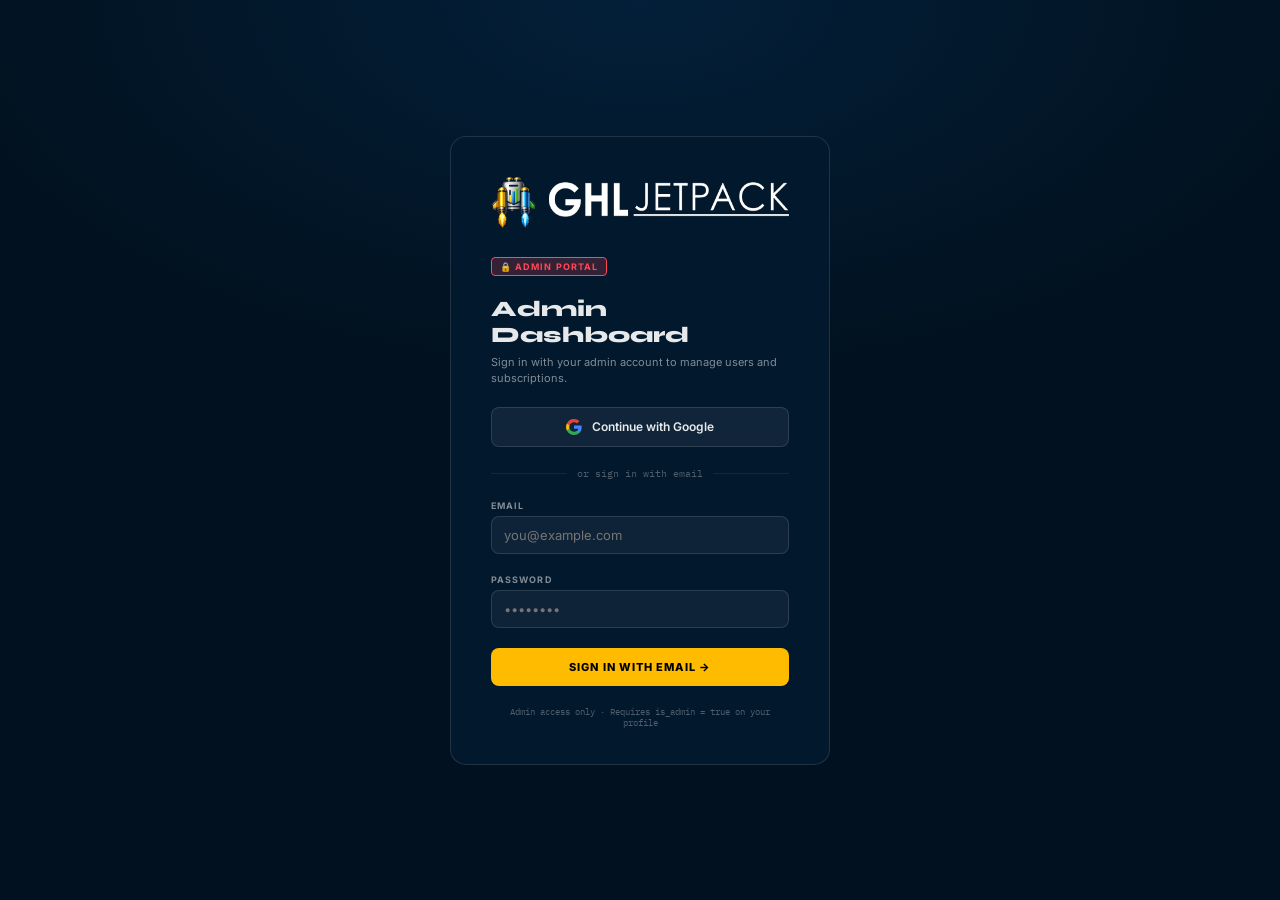
==== admin.html @ 60881f7c "Initial site upload" ====
<!DOCTYPE html>
<html lang="en">
<head>
<meta charset="UTF-8">
<meta name="viewport" content="width=device-width, initial-scale=1">
<title>Admin · Dashboard</title>
<link rel="stylesheet" href="css/admin.css">
</head>
<body>

<!-- ══════════════════ AUTH SCREEN ══════════════════ -->
<div id="auth-screen">
  <div class="auth-box">
    <div class="auth-logo">
      <img src="assets/admin-logo.png" alt="Logo">
    </div>
    <div class="auth-badge">🔒 Admin Portal</div>
    <div>
      <div class="auth-title">Admin Dashboard</div>
      <div class="auth-sub" style="margin-top:6px">Sign in with your admin account to manage users and subscriptions.</div>
    </div>
    <button class="btn-google" id="google-btn" onclick="doGoogleLogin()">
      <svg width="16" height="16" viewBox="0 0 18 18" fill="none" xmlns="http://www.w3.org/2000/svg">
        <path d="M17.64 9.205c0-.639-.057-1.252-.164-1.841H9v3.481h4.844a4.14 4.14 0 0 1-1.796 2.716v2.259h2.908c1.702-1.567 2.684-3.875 2.684-6.615Z" fill="#4285F4"/>
        <path d="M9 18c2.43 0 4.467-.806 5.956-2.18l-2.908-2.259c-.806.54-1.837.86-3.048.86-2.344 0-4.328-1.584-5.036-3.711H.957v2.332A8.997 8.997 0 0 0 9 18Z" fill="#34A853"/>
        <path d="M3.964 10.71A5.41 5.41 0 0 1 3.682 9c0-.593.102-1.17.282-1.71V4.958H.957A8.996 8.996 0 0 0 0 9c0 1.452.348 2.827.957 4.042l3.007-2.332Z" fill="#FBBC05"/>
        <path d="M9 3.58c1.321 0 2.508.454 3.44 1.345l2.582-2.58C13.463.891 11.426 0 9 0A8.997 8.997 0 0 0 .957 4.958L3.964 7.29C4.672 5.163 6.656 3.58 9 3.58Z" fill="#EA4335"/>
      </svg>
      Continue with Google
    </button>

    <div class="auth-divider"><span>or sign in with email</span></div>

    <div class="field">
      <label>Email</label>
      <input type="email" id="auth-email" placeholder="you@example.com" autocomplete="email">
    </div>
    <div class="field">
      <label>Password</label>
      <input type="password" id="auth-password" placeholder="••••••••" autocomplete="current-password">
    </div>
    <div class="auth-error" id="auth-error"></div>
    <button class="btn-primary" id="auth-btn" onclick="doLogin()">Sign In with Email →</button>
    <div style="font-size:9px;color:var(--w30);text-align:center;font-family:var(--mono)">Admin access only · Requires is_admin = true on your profile</div>
  </div>
</div>

<!-- ══════════════════ APP ══════════════════ -->
<div id="app">
  <!-- Topbar -->
  <div class="topbar">
    <div class="topbar-logo">
      <img src="assets/admin-logo.png" alt="Logo">
      <div class="topbar-tier-row">
        <span class="topbar-tier-badge tier-basic" id="topbar-tier-badge">BASIC</span>
        <a class="topbar-upgrade" id="topbar-upgrade-link" href="#" style="display:none">↑ Upgrade</a>
      </div>
    </div>
    <div class="topbar-admin">Admin</div>
    <div class="topbar-right">
      <div class="topbar-user" id="topbar-email"></div>
      <button class="btn-ghost" onclick="doLogout()">Sign Out</button>
    </div>
  </div>

  <!-- Main -->
  <div class="main">

    <!-- Setup Banner (shown if is_admin column doesn't exist yet) -->
    <div class="setup-banner" id="setup-banner">
      <div class="setup-banner-icon">⚙️</div>
      <div class="setup-banner-text">
        <strong>One-time setup needed:</strong> Add <code>is_admin boolean default false</code> to your <code>profiles</code> table in Supabase, then set <code>is_admin = true</code> for your own user row. <a href="https://supabase.com/dashboard" target="_blank" style="color:var(--yellow)">Open Supabase →</a>
      </div>
    </div>

    <!-- Stats -->
    <div class="stats-row" id="stats-row">
      <div class="stat-card stat-total"><div class="stat-label">Total Users</div><div class="stat-value" id="stat-total">—</div><div class="stat-sub">all accounts</div></div>
      <div class="stat-card stat-basic"><div class="stat-label">Basic</div><div class="stat-value" id="stat-basic">—</div><div class="stat-sub">free tier</div></div>
      <div class="stat-card stat-pro"><div class="stat-label">Pro</div><div class="stat-value" id="stat-pro">—</div><div class="stat-sub">launchpads</div></div>
      <div class="stat-card stat-agency"><div class="stat-label">Agency</div><div class="stat-value" id="stat-agency">—</div><div class="stat-sub">full access</div></div>
      <div class="stat-card stat-owner"><div class="stat-label">Owner</div><div class="stat-value" id="stat-owner">—</div><div class="stat-sub">staff access</div></div>
    </div>

    <!-- Controls -->
    <div class="controls">
      <div class="search-wrap">
        <input type="text" id="search-input" placeholder="Search by email or name…" oninput="handleSearch(this.value)">
      </div>
      <select class="filter-select" id="tier-filter" onchange="handleTierFilter(this.value)">
        <option value="">All Tiers</option>
        <option value="basic">Basic</option>
        <option value="pro">Pro</option>
        <option value="agency">Agency</option>
        <option value="owner">Owner</option>
      </select>
      <div class="controls-right">
        <div class="total-label" id="total-label"></div>
        <button class="btn-ghost" onclick="loadUsers()">↻ Refresh</button>
      </div>
    </div>

    <!-- Table -->
    <div class="table-wrap">
      <table>
        <thead>
          <tr>
            <th>User</th>
            <th>Tier</th>
            <th>Subscription</th>
            <th>Stripe Customer</th>
            <th>Joined</th>
          </tr>
        </thead>
        <tbody id="user-tbody">
          <tr><td colspan="5" class="table-msg"><span class="spinner"></span> Loading users…</td></tr>
        </tbody>
      </table>
      <div class="pagination" id="pagination" style="display:none">
        <button class="page-btn" id="btn-prev" onclick="changePage(-1)">← Prev</button>
        <div class="page-info" id="page-info"></div>
        <button class="page-btn" id="btn-next" onclick="changePage(1)">Next →</button>
      </div>
    </div>

  </div>
</div>

<div id="toast"></div>

<script>
// ── CONFIG — update these two values ─────────────────────────────────────────
const SUPABASE_URL     = 'https://tbjbviakpjcpacfaxigw.supabase.co';
const SUPABASE_ANON    = 'eyJhbGciOiJIUzI1NiIsInR5cCI6IkpXVCJ9.eyJpc3MiOiJzdXBhYmFzZSIsInJlZiI6InRiamJ2aWFrcGpjcGFjZmF4aWd3Iiwicm9sZSI6ImFub24iLCJpYXQiOjE3NDYyMTIzODAsImV4cCI6MjA2MTc4ODM4MH0.i2UfXPMgrSJupBKECrRCNNB8bDHBGJbm7wHmBzBMEF8';
const API_BASE         = 'https://authority-os-api.brendan-c89.workers.dev';
// ─────────────────────────────────────────────────────────────────────────────

let _session = null;
let _page    = 0;
let _tier    = '';
let _search  = '';
let _searchTimer = null;
let _totalUsers = 0;
const LIMIT = 50;

// ── GOOGLE OAUTH ─────────────────────────────────────────────────────────────
function doGoogleLogin() {
  const btn = document.getElementById('google-btn');
  btn.disabled = true; btn.textContent = '⏳ Redirecting to Google…';
  const redirectTo = window.location.origin + window.location.pathname;
  window.location.href = `${SUPABASE_URL}/auth/v1/authorize?provider=google&redirect_to=${encodeURIComponent(redirectTo)}`;
}

// Handle OAuth redirect — parse token from URL hash on page load
async function handleOAuthRedirect() {
  const hash = window.location.hash;
  if (!hash) return false;
  const p = new URLSearchParams(hash.slice(1));
  const access_token  = p.get('access_token');
  const refresh_token = p.get('refresh_token');
  if (!access_token) return false;

  // Clean URL
  history.replaceState(null, '', window.location.pathname);

  _session = { access_token, refresh_token };

  // Verify admin
  try {
    const meRes = await fetch(`${API_BASE}/api/admin/stats`, {
      headers: { 'Authorization': `Bearer ${access_token}` }
    });
    const me = await meRes.json();
    if (!meRes.ok || me.error) throw new Error('Access denied — you need is_admin = true on your profile');

    // Get email from Supabase
    const userRes = await fetch(`${SUPABASE_URL}/auth/v1/user`, {
      headers: { 'apikey': SUPABASE_ANON, 'Authorization': `Bearer ${access_token}` }
    });
    const userData = await userRes.json();

    document.getElementById('auth-screen').style.display = 'none';
    document.getElementById('app').style.display = 'flex';
    document.getElementById('app').style.flexDirection = 'column';
    document.getElementById('topbar-email').textContent = userData.email || 'Admin';
    setTopbarTier(me.userTier || 'basic');
    renderStats(me);
    loadUsers();
    return true;
  } catch(e) {
    showAuthErr(e.message);
    return false;
  }
}

// Run on page load
handleOAuthRedirect();

// ── AUTH ──────────────────────────────────────────────────────────────────────
async function doLogin() {
  const email    = document.getElementById('auth-email').value.trim();
  const password = document.getElementById('auth-password').value;
  const btn      = document.getElementById('auth-btn');
  const errEl    = document.getElementById('auth-error');
  errEl.style.display = 'none';

  if (!email || !password) { showAuthErr('Email and password required'); return; }
  btn.disabled = true; btn.textContent = '⏳ Signing in…';

  try {
    const r = await fetch(`${SUPABASE_URL}/auth/v1/token?grant_type=password`, {
      method: 'POST',
      headers: { 'Content-Type':'application/json', 'apikey': SUPABASE_ANON },
      body: JSON.stringify({ email, password }),
    });
    const data = await r.json();
    if (!r.ok || data.error) throw new Error(data.error_description || data.error || 'Login failed');

    _session = data;
    // Verify admin via worker
    const meRes = await fetch(`${API_BASE}/api/admin/stats`, {
      headers: { 'Authorization': `Bearer ${_session.access_token}` }
    });
    const me = await meRes.json();
    if (!meRes.ok || me.error) throw new Error('Access denied — you need is_admin = true on your profile');

    // All good
    document.getElementById('auth-screen').style.display = 'none';
    document.getElementById('app').style.display = 'flex';
    document.getElementById('app').style.flexDirection = 'column';
    document.getElementById('topbar-email').textContent = email;
    setTopbarTier(me.userTier || 'basic');
    renderStats(me);
    loadUsers();

  } catch(e) {
    showAuthErr(e.message);
    btn.disabled = false; btn.textContent = 'Sign In →';
  }
}

document.getElementById('auth-password').addEventListener('keydown', e => {
  if (e.key === 'Enter') doLogin();
});

function setTopbarTier(tier) {
  const badge = document.getElementById('topbar-tier-badge');
  const link  = document.getElementById('topbar-upgrade-link');
  if (!badge) return;
  const t = (tier || 'basic').toLowerCase();
  badge.textContent = t.toUpperCase();
  badge.className = `topbar-tier-badge tier-${t}`;
  // Show upgrade link for non-owner tiers
  const tierOrder = ['basic','pro','agency','owner'];
  const idx = tierOrder.indexOf(t);
  if (idx < tierOrder.length - 1) {
    link.style.display = 'inline';
    link.href = '/upgrade'; // update to your upgrade page URL
  } else {
    link.style.display = 'none';
  }
}

function showAuthErr(msg) {
  const el = document.getElementById('auth-error');
  el.textContent = msg; el.style.display = 'block';
}

function doLogout() {
  _session = null;
  document.getElementById('app').style.display = 'none';
  document.getElementById('auth-screen').style.display = 'flex';
  document.getElementById('auth-password').value = '';
  document.getElementById('auth-error').style.display = 'none';
}

// ── STATS ────────────────────────────────────────────────────────────────────
function renderStats(data) {
  const t = data.tiers || {};
  document.getElementById('stat-total').textContent  = t.total  ?? '—';
  document.getElementById('stat-basic').textContent  = t.basic  ?? '—';
  document.getElementById('stat-pro').textContent    = t.pro    ?? '—';
  document.getElementById('stat-agency').textContent = t.agency ?? '—';
  document.getElementById('stat-owner').textContent  = t.owner  ?? '—';
}

async function refreshStats() {
  try {
    const r = await fetch(`${API_BASE}/api/admin/stats`, {
      headers: { 'Authorization': `Bearer ${_session.access_token}` }
    });
    const d = await r.json();
    if (d.tiers) renderStats(d);
  } catch {}
}

// ── USERS ────────────────────────────────────────────────────────────────────
function handleSearch(val) {
  clearTimeout(_searchTimer);
  _searchTimer = setTimeout(() => { _search = val; _page = 0; loadUsers(); }, 350);
}

function handleTierFilter(val) {
  _tier = val; _page = 0; loadUsers();
}

function changePage(dir) {
  const maxPage = Math.ceil(_totalUsers / LIMIT) - 1;
  _page = Math.max(0, Math.min(_page + dir, maxPage));
  loadUsers();
}

async function loadUsers() {
  const tbody = document.getElementById('user-tbody');
  tbody.innerHTML = '<tr><td colspan="5" class="table-msg"><span class="spinner"></span> Loading…</td></tr>';
  document.getElementById('pagination').style.display = 'none';

  try {
    const params = new URLSearchParams({ page: _page, limit: LIMIT });
    if (_search) params.set('q', _search);
    if (_tier)   params.set('tier', _tier);

    const r = await fetch(`${API_BASE}/api/admin/users?${params}`, {
      headers: { 'Authorization': `Bearer ${_session.access_token}` }
    });
    const d = await r.json();
    if (!r.ok) throw new Error(d.error || 'Failed to load users');

    _totalUsers = d.total || d.users?.length || 0;
    renderUsers(d.users || []);
    document.getElementById('total-label').textContent = `${_totalUsers} user${_totalUsers !== 1 ? 's' : ''}`;

    // Pagination
    if (_totalUsers > LIMIT) {
      document.getElementById('pagination').style.display = 'flex';
      const totalPages = Math.ceil(_totalUsers / LIMIT);
      document.getElementById('page-info').textContent = `Page ${_page + 1} of ${totalPages}`;
      document.getElementById('btn-prev').disabled = _page === 0;
      document.getElementById('btn-next').disabled = _page >= totalPages - 1;
    }

  } catch(e) {
    tbody.innerHTML = `<tr><td colspan="5" class="table-msg">⚠️ ${e.message}</td></tr>`;
  }
}

function renderUsers(users) {
  const tbody = document.getElementById('user-tbody');
  if (!users.length) {
    tbody.innerHTML = '<tr><td colspan="5" class="table-msg">No users found</td></tr>';
    return;
  }

  tbody.innerHTML = users.map(u => {
    const sub = Array.isArray(u.subscriptions) ? u.subscriptions[0] : null;
    const subHtml = sub
      ? `<span class="sub-status sub-${sub.status}">${sub.status}</span>
         <span style="margin-left:6px;font-family:var(--mono);font-size:9px;color:var(--w30)">${sub.tier?.toUpperCase() || ''}</span>
         ${sub.current_period_end ? `<span style="display:block;font-family:var(--mono);font-size:9px;color:var(--w30);margin-top:2px">renews ${fmtDate(sub.current_period_end)}</span>` : ''}`
      : `<span class="sub-none">no subscription</span>`;

    const stripeHtml = u.stripe_customer_id
      ? `<a href="https://dashboard.stripe.com/customers/${u.stripe_customer_id}" target="_blank" rel="noopener">${u.stripe_customer_id.slice(0,18)}…</a>`
      : `<span style="color:var(--w30)">—</span>`;

    return `<tr>
      <td class="td-email">
        ${u.email || '—'}
        ${u.full_name ? `<span>${u.full_name}</span>` : ''}
        ${u.is_admin ? `<span class="td-admin">★ Admin</span>` : ''}
      </td>
      <td>
        <select class="tier-select tier-${u.tier}" id="tier-sel-${u.id}"
          onchange="setTier('${u.id}', this.value, this)">
          <option value="basic"  ${u.tier==='basic'  ?'selected':''}>BASIC</option>
          <option value="pro"    ${u.tier==='pro'    ?'selected':''}>PRO</option>
          <option value="agency" ${u.tier==='agency' ?'selected':''}>AGENCY</option>
          <option value="owner"  ${u.tier==='owner'  ?'selected':''}>OWNER</option>
        </select>
        <span class="save-flash" id="flash-${u.id}">✓ saved</span>
      </td>
      <td>${subHtml}</td>
      <td class="td-stripe">${stripeHtml}</td>
      <td class="td-date">${fmtDate(u.created_at)}</td>
    </tr>`;
  }).join('');
}

// ── SET TIER ─────────────────────────────────────────────────────────────────
async function setTier(userId, tier, selectEl) {
  selectEl.disabled = true; selectEl.classList.add('saving');
  try {
    const r = await fetch(`${API_BASE}/api/admin/set-tier`, {
      method: 'POST',
      headers: { 'Content-Type':'application/json', 'Authorization': `Bearer ${_session.access_token}` },
      body: JSON.stringify({ userId, tier }),
    });
    const d = await r.json();
    if (!r.ok || !d.ok) throw new Error(d.error || 'Failed');

    // Update select styling
    selectEl.className = `tier-select tier-${tier}`;
    // Flash confirmation
    const flash = document.getElementById(`flash-${userId}`);
    if (flash) {
      flash.classList.add('show');
      setTimeout(() => flash.classList.remove('show'), 2000);
    }
    toast(`Tier updated to ${tier.toUpperCase()}`, 'success');
    refreshStats();

  } catch(e) {
    toast(e.message, 'error');
    // Revert select
    loadUsers();
  } finally {
    selectEl.disabled = false; selectEl.classList.remove('saving');
  }
}

// ── HELPERS ───────────────────────────────────────────────────────────────────
function fmtDate(iso) {
  if (!iso) return '—';
  return new Date(iso).toLocaleDateString('en-US', { month:'short', day:'numeric', year:'numeric' });
}

let _toastTimer;
function toast(msg, type = 'success') {
  const el = document.getElementById('toast');
  el.textContent = (type === 'success' ? '✓ ' : '⚠ ') + msg;
  el.className = `show ${type}`;
  clearTimeout(_toastTimer);
  _toastTimer = setTimeout(() => el.className = '', 3000);
}
</script>
</body>
</html>
<script src="js/admin-app.js"></script>
---- css/admin.css ----
@import url('https://fonts.googleapis.com/css2?family=IBM+Plex+Mono:wght@400;600&family=Syne:wght@700;800&family=Inter:wght@400;500;600;700&display=swap');

  :root {
    --bg:       #01111f;
    --bg2:      #02182d;
    --bg3:      #041e38;
    --border:   rgba(255,255,255,0.07);
    --border2:  rgba(255,255,255,0.12);
    --yellow:   #ffbb00;
    --yellow-b: rgba(255,187,0,0.25);
    --blue:     #158af6;
    --green:    #37ca37;
    --green-b:  rgba(55,202,55,0.2);
    --red:      #ff4757;
    --red-b:    rgba(255,71,87,0.2);
    --w90:      rgba(255,255,255,0.9);
    --w70:      rgba(255,255,255,0.7);
    --w50:      rgba(255,255,255,0.5);
    --w30:      rgba(255,255,255,0.3);
    --w10:      rgba(255,255,255,0.06);
    --font:     'Inter', sans-serif;
    --mono:     'IBM Plex Mono', monospace;
    --display:  'Syne', sans-serif;
  }

  * { box-sizing: border-box; margin: 0; padding: 0; }
  body { background: var(--bg); color: var(--w90); font-family: var(--font); font-size: 13px; min-height: 100vh; }

  /* ── AUTH SCREEN ── */
  #auth-screen {
    min-height: 100vh; display: flex; align-items: center; justify-content: center;
    background: radial-gradient(ellipse 80% 60% at 50% 0%, rgba(21,138,246,0.12) 0%, transparent 70%);
  }
  .auth-box {
    background: var(--bg2); border: 1px solid var(--border2); border-radius: 16px;
    padding: 36px 40px; width: 380px; display: flex; flex-direction: column; gap: 20px;
  }
  .auth-logo { display: flex; align-items: center; justify-content: center; padding: 4px 0 8px; }
  .auth-logo img { height: 52px; width: auto; display: block; max-width: 100%; }
  .auth-badge { background: var(--red-b); border: 1px solid var(--red); color: var(--red); font-size: 9px; font-weight: 700; letter-spacing: 0.12em; text-transform: uppercase; padding: 3px 8px; border-radius: 4px; width: fit-content; }
  .auth-title { font-family: var(--display); font-size: 22px; font-weight: 800; }
  .auth-sub { font-size: 11px; color: var(--w50); line-height: 1.5; }
  .field { display: flex; flex-direction: column; gap: 5px; }
  .field label { font-size: 9px; font-weight: 700; color: var(--w50); text-transform: uppercase; letter-spacing: 0.12em; }
  .field input {
    background: rgba(255,255,255,0.05); border: 1px solid var(--border2); border-radius: 8px;
    color: var(--w90); font-family: var(--font); font-size: 13px; padding: 10px 12px; outline: none;
    transition: border-color 0.15s;
  }
  .field input:focus { border-color: var(--yellow); }
  .btn-primary {
    background: var(--yellow); color: #000; border: none; border-radius: 8px;
    padding: 12px; font-family: var(--font); font-size: 11px; font-weight: 800;
    letter-spacing: 0.1em; text-transform: uppercase; cursor: pointer; width: 100%;
    transition: opacity 0.15s;
  }
  .btn-primary:hover { opacity: 0.9; }
  .btn-primary:disabled { opacity: 0.5; cursor: not-allowed; }
  .auth-error { background: var(--red-b); border: 1px solid var(--red); color: var(--red); border-radius: 6px; padding: 8px 12px; font-size: 11px; display: none; }

  .btn-google {
    display: flex; align-items: center; justify-content: center; gap: 10px;
    width: 100%; padding: 11px; border-radius: 8px;
    background: rgba(255,255,255,0.06); border: 1px solid var(--border2);
    color: var(--w90); font-family: var(--font); font-size: 12px; font-weight: 600;
    cursor: pointer; transition: all 0.15s;
  }
  .btn-google:hover { background: rgba(255,255,255,0.11); border-color: rgba(255,255,255,0.25); }
  .btn-google:disabled { opacity: 0.5; cursor: not-allowed; }

  .auth-divider {
    display: flex; align-items: center; gap: 10px;
    color: var(--w30); font-size: 10px; font-family: var(--mono);
  }
  .auth-divider::before, .auth-divider::after {
    content: ''; flex: 1; height: 1px; background: var(--border);
  }

  /* ── APP LAYOUT ── */
  #app { display: none; flex-direction: column; min-height: 100vh; }

  /* ── TOPBAR ── */
  .topbar {
    height: 52px; background: var(--bg2); border-bottom: 1px solid var(--border);
    display: flex; align-items: center; padding: 0 24px; gap: 16px; position: sticky; top: 0; z-index: 100;
  }
  .topbar-logo { display: flex; flex-direction: column; gap: 4px; justify-content: center; }
  .topbar-logo img { height: 28px; width: auto; display: block; max-width: 200px; }
  .topbar-tier-row { display: flex; align-items: center; gap: 6px; }
  .topbar-tier-badge {
    font-size: 8px; font-weight: 700; letter-spacing: 0.12em; text-transform: uppercase;
    padding: 2px 7px; border-radius: 4px; font-family: var(--mono);
  }
  .topbar-tier-badge.tier-basic  { background: rgba(21,138,246,0.15); color: var(--blue); }
  .topbar-tier-badge.tier-pro    { background: var(--yellow-b); color: var(--yellow); }
  .topbar-tier-badge.tier-agency { background: var(--green-b); color: var(--green); }
  .topbar-tier-badge.tier-owner  { background: var(--red-b); color: var(--red); }
  .topbar-upgrade {
    font-size: 8px; font-weight: 700; letter-spacing: 0.1em; text-transform: uppercase;
    color: var(--yellow); font-family: var(--mono); cursor: pointer; text-decoration: none;
    opacity: 0.8; transition: opacity 0.15s;
  }
  .topbar-upgrade:hover { opacity: 1; }
  .topbar-admin { background: var(--red-b); border: 1px solid var(--red); color: var(--red); font-size: 8px; font-weight: 700; letter-spacing: 0.12em; text-transform: uppercase; padding: 2px 7px; border-radius: 4px; }
  .topbar-right { margin-left: auto; display: flex; align-items: center; gap: 12px; }
  .topbar-user { font-size: 11px; color: var(--w50); font-family: var(--mono); }
  .btn-ghost {
    background: var(--w10); border: 1px solid var(--border2); color: var(--w70);
    border-radius: 6px; padding: 5px 12px; font-size: 10px; font-weight: 600;
    cursor: pointer; font-family: var(--font); transition: all 0.15s;
  }
  .btn-ghost:hover { border-color: var(--border2); color: var(--w90); background: rgba(255,255,255,0.1); }

  /* ── MAIN ── */
  .main { display: flex; flex-direction: column; padding: 28px 32px; gap: 24px; max-width: 1300px; width: 100%; margin: 0 auto; }

  /* ── STATS ROW ── */
  .stats-row { display: grid; grid-template-columns: repeat(5, 1fr); gap: 12px; }
  .stat-card {
    background: var(--bg2); border: 1px solid var(--border); border-radius: 10px;
    padding: 16px 18px; display: flex; flex-direction: column; gap: 4px;
  }
  .stat-label { font-size: 9px; color: var(--w50); text-transform: uppercase; letter-spacing: 0.12em; font-weight: 600; }
  .stat-value { font-family: var(--display); font-size: 28px; font-weight: 800; }
  .stat-sub { font-size: 9px; color: var(--w30); font-family: var(--mono); }
  .stat-total .stat-value { color: #fff; }
  .stat-basic  .stat-value { color: var(--blue); }
  .stat-pro    .stat-value { color: var(--yellow); }
  .stat-agency .stat-value { color: var(--green); }
  .stat-owner  .stat-value { color: var(--red); }

  /* ── CONTROLS ── */
  .controls { display: flex; align-items: center; gap: 10px; flex-wrap: wrap; }
  .search-wrap { position: relative; flex: 1; min-width: 220px; max-width: 360px; }
  .search-wrap input {
    width: 100%; background: var(--bg2); border: 1px solid var(--border2); border-radius: 8px;
    color: var(--w90); font-family: var(--font); font-size: 12px; padding: 9px 12px 9px 34px; outline: none;
    transition: border-color 0.15s;
  }
  .search-wrap input:focus { border-color: var(--yellow); }
  .search-wrap::before { content: '🔍'; position: absolute; left: 11px; top: 50%; transform: translateY(-50%); font-size: 11px; pointer-events: none; }
  .filter-select {
    background: var(--bg2); border: 1px solid var(--border2); border-radius: 8px;
    color: var(--w70); font-family: var(--font); font-size: 11px; padding: 9px 12px; outline: none; cursor: pointer;
  }
  .filter-select:focus { border-color: var(--yellow); }
  .controls-right { margin-left: auto; display: flex; align-items: center; gap: 8px; }
  .total-label { font-size: 10px; color: var(--w30); font-family: var(--mono); }

  /* ── USER TABLE ── */
  .table-wrap {
    background: var(--bg2); border: 1px solid var(--border); border-radius: 12px; overflow: hidden;
  }
  table { width: 100%; border-collapse: collapse; }
  thead th {
    padding: 10px 14px; text-align: left; font-size: 8px; font-weight: 700;
    color: var(--w30); text-transform: uppercase; letter-spacing: 0.14em;
    border-bottom: 1px solid var(--border); background: var(--bg3); white-space: nowrap;
  }
  tbody tr { border-bottom: 1px solid var(--border); transition: background 0.1s; }
  tbody tr:last-child { border-bottom: none; }
  tbody tr:hover { background: var(--w10); }
  td { padding: 11px 14px; vertical-align: middle; }
  .td-email { font-family: var(--mono); font-size: 11px; color: var(--w90); }
  .td-email span { display: block; font-size: 10px; color: var(--w30); margin-top: 2px; }
  .td-admin { font-size: 9px; color: var(--red); font-weight: 700; }
  .td-date { font-family: var(--mono); font-size: 10px; color: var(--w30); }
  .td-stripe { font-family: var(--mono); font-size: 9px; color: var(--w30); }
  .td-stripe a { color: var(--blue); text-decoration: none; }
  .td-stripe a:hover { text-decoration: underline; }
  .sub-status { display: inline-block; padding: 2px 6px; border-radius: 3px; font-size: 9px; font-weight: 700; text-transform: uppercase; letter-spacing: 0.08em; }
  .sub-active   { background: var(--green-b); color: var(--green); }
  .sub-canceled { background: var(--red-b); color: var(--red); }
  .sub-past_due { background: rgba(255,165,0,0.2); color: #ffa500; }
  .sub-none     { color: var(--w30); font-size: 10px; font-family: var(--mono); }

  /* ── TIER SELECT ── */
  .tier-select {
    background: transparent; border: 1px solid var(--border2); border-radius: 5px;
    color: var(--w90); font-family: var(--mono); font-size: 10px; font-weight: 600;
    padding: 4px 8px; cursor: pointer; outline: none; transition: all 0.15s;
    text-transform: uppercase; letter-spacing: 0.08em;
  }
  .tier-select:focus { border-color: var(--yellow); }
  .tier-select.tier-basic  { border-color: rgba(21,138,246,0.4); color: var(--blue); }
  .tier-select.tier-pro    { border-color: var(--yellow-b); color: var(--yellow); }
  .tier-select.tier-agency { border-color: var(--green-b); color: var(--green); }
  .tier-select.tier-owner  { border-color: var(--red-b); color: var(--red); }
  .tier-select.saving      { opacity: 0.5; cursor: not-allowed; }

  .save-flash { font-size: 10px; color: var(--green); font-family: var(--mono); opacity: 0; transition: opacity 0.3s; pointer-events: none; }
  .save-flash.show { opacity: 1; }

  /* ── PAGINATION ── */
  .pagination { display: flex; align-items: center; justify-content: center; gap: 8px; padding: 16px; }
  .page-btn {
    background: var(--w10); border: 1px solid var(--border2); color: var(--w70);
    border-radius: 6px; padding: 5px 12px; font-size: 10px; font-weight: 600;
    cursor: pointer; font-family: var(--font); transition: all 0.15s;
  }
  .page-btn:hover:not(:disabled) { background: rgba(255,255,255,0.12); }
  .page-btn:disabled { opacity: 0.3; cursor: not-allowed; }
  .page-info { font-size: 10px; color: var(--w30); font-family: var(--mono); }

  /* ── EMPTY / LOADING ── */
  .table-msg { padding: 48px; text-align: center; color: var(--w30); font-size: 12px; }
  .spinner { display: inline-block; width: 16px; height: 16px; border: 2px solid var(--border2); border-top-color: var(--yellow); border-radius: 50%; animation: spin 0.6s linear infinite; vertical-align: middle; margin-right: 6px; }
  @keyframes spin { to { transform: rotate(360deg); } }

  /* ── TOAST ── */
  #toast {
    position: fixed; bottom: 24px; right: 24px; background: var(--bg3); border: 1px solid var(--border2);
    border-radius: 8px; padding: 10px 16px; font-size: 11px; color: var(--w90);
    opacity: 0; transform: translateY(8px); transition: all 0.2s; pointer-events: none; z-index: 999;
    display: flex; align-items: center; gap: 8px;
  }
  #toast.show { opacity: 1; transform: translateY(0); }
  #toast.success { border-color: var(--green); }
  #toast.error   { border-color: var(--red); }

  /* ── QUICK SETUP BANNER ── */
  .setup-banner {
    background: var(--yellow-b); border: 1px solid var(--yellow-b); border-radius: 10px;
    padding: 14px 18px; display: flex; align-items: center; gap: 12px; display: none;
  }
  .setup-banner-icon { font-size: 18px; }
  .setup-banner-text { font-size: 11px; color: var(--w90); line-height: 1.6; }
  .setup-banner-text strong { color: var(--yellow); }
  .setup-banner code { background: rgba(255,187,0,0.15); border-radius: 3px; padding: 1px 5px; font-family: var(--mono); font-size: 10px; }
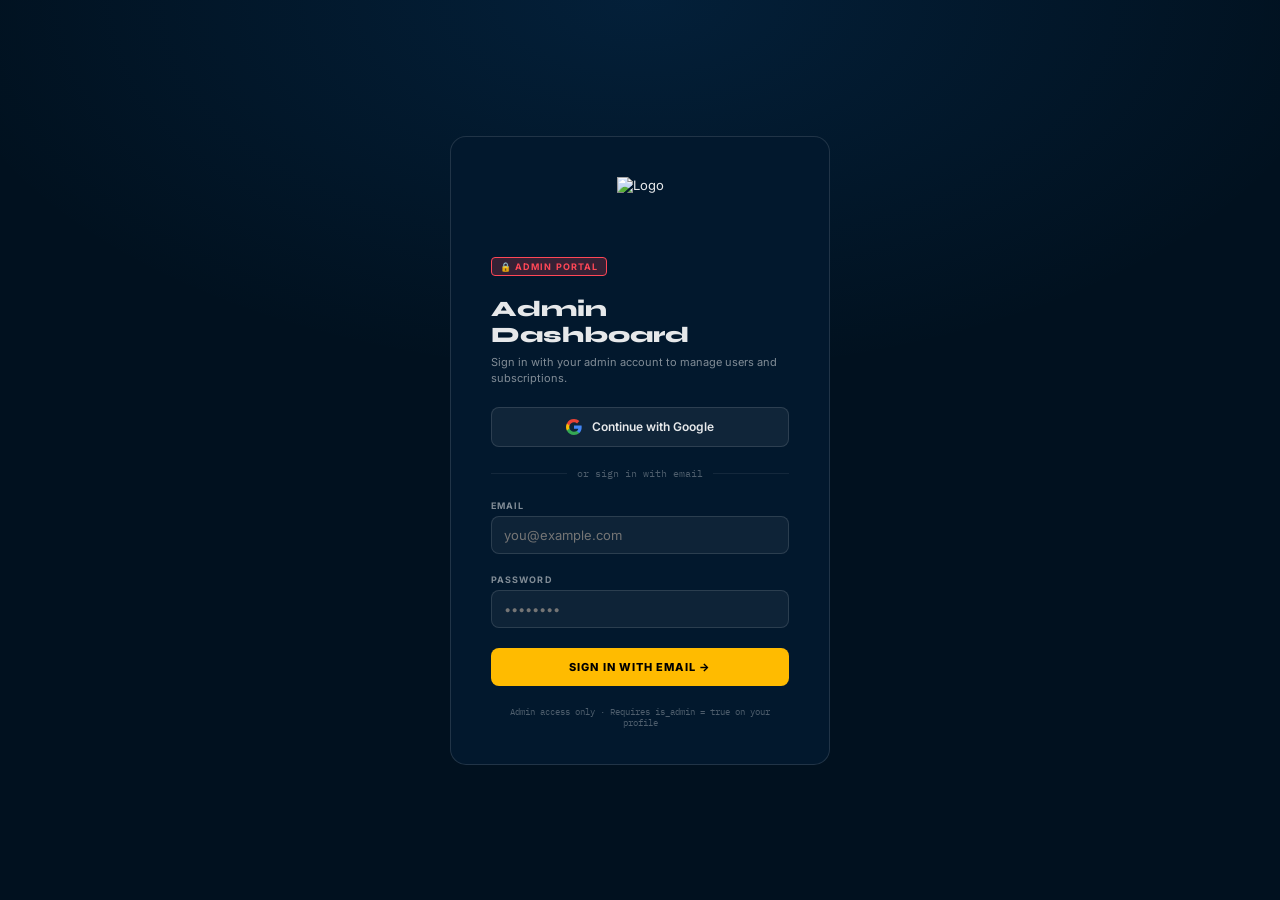
==== commit f309dc3e: "Admin consulte fix" ====
--- a/admin.html
+++ b/admin.html
@@ -129,311 +129,6 @@
 
 <div id="toast"></div>
 
-<script>
-// ── CONFIG — update these two values ─────────────────────────────────────────
-const SUPABASE_URL     = 'https://tbjbviakpjcpacfaxigw.supabase.co';
-const SUPABASE_ANON    = 'eyJhbGciOiJIUzI1NiIsInR5cCI6IkpXVCJ9.eyJpc3MiOiJzdXBhYmFzZSIsInJlZiI6InRiamJ2aWFrcGpjcGFjZmF4aWd3Iiwicm9sZSI6ImFub24iLCJpYXQiOjE3NDYyMTIzODAsImV4cCI6MjA2MTc4ODM4MH0.i2UfXPMgrSJupBKECrRCNNB8bDHBGJbm7wHmBzBMEF8';
-const API_BASE         = 'https://authority-os-api.brendan-c89.workers.dev';
-// ─────────────────────────────────────────────────────────────────────────────
-
-let _session = null;
-let _page    = 0;
-let _tier    = '';
-let _search  = '';
-let _searchTimer = null;
-let _totalUsers = 0;
-const LIMIT = 50;
-
-// ── GOOGLE OAUTH ─────────────────────────────────────────────────────────────
-function doGoogleLogin() {
-  const btn = document.getElementById('google-btn');
-  btn.disabled = true; btn.textContent = '⏳ Redirecting to Google…';
-  const redirectTo = window.location.origin + window.location.pathname;
-  window.location.href = `${SUPABASE_URL}/auth/v1/authorize?provider=google&redirect_to=${encodeURIComponent(redirectTo)}`;
-}
-
-// Handle OAuth redirect — parse token from URL hash on page load
-async function handleOAuthRedirect() {
-  const hash = window.location.hash;
-  if (!hash) return false;
-  const p = new URLSearchParams(hash.slice(1));
-  const access_token  = p.get('access_token');
-  const refresh_token = p.get('refresh_token');
-  if (!access_token) return false;
-
-  // Clean URL
-  history.replaceState(null, '', window.location.pathname);
-
-  _session = { access_token, refresh_token };
-
-  // Verify admin
-  try {
-    const meRes = await fetch(`${API_BASE}/api/admin/stats`, {
-      headers: { 'Authorization': `Bearer ${access_token}` }
-    });
-    const me = await meRes.json();
-    if (!meRes.ok || me.error) throw new Error('Access denied — you need is_admin = true on your profile');
-
-    // Get email from Supabase
-    const userRes = await fetch(`${SUPABASE_URL}/auth/v1/user`, {
-      headers: { 'apikey': SUPABASE_ANON, 'Authorization': `Bearer ${access_token}` }
-    });
-    const userData = await userRes.json();
-
-    document.getElementById('auth-screen').style.display = 'none';
-    document.getElementById('app').style.display = 'flex';
-    document.getElementById('app').style.flexDirection = 'column';
-    document.getElementById('topbar-email').textContent = userData.email || 'Admin';
-    setTopbarTier(me.userTier || 'basic');
-    renderStats(me);
-    loadUsers();
-    return true;
-  } catch(e) {
-    showAuthErr(e.message);
-    return false;
-  }
-}
-
-// Run on page load
-handleOAuthRedirect();
-
-// ── AUTH ──────────────────────────────────────────────────────────────────────
-async function doLogin() {
-  const email    = document.getElementById('auth-email').value.trim();
-  const password = document.getElementById('auth-password').value;
-  const btn      = document.getElementById('auth-btn');
-  const errEl    = document.getElementById('auth-error');
-  errEl.style.display = 'none';
-
-  if (!email || !password) { showAuthErr('Email and password required'); return; }
-  btn.disabled = true; btn.textContent = '⏳ Signing in…';
-
-  try {
-    const r = await fetch(`${SUPABASE_URL}/auth/v1/token?grant_type=password`, {
-      method: 'POST',
-      headers: { 'Content-Type':'application/json', 'apikey': SUPABASE_ANON },
-      body: JSON.stringify({ email, password }),
-    });
-    const data = await r.json();
-    if (!r.ok || data.error) throw new Error(data.error_description || data.error || 'Login failed');
-
-    _session = data;
-    // Verify admin via worker
-    const meRes = await fetch(`${API_BASE}/api/admin/stats`, {
-      headers: { 'Authorization': `Bearer ${_session.access_token}` }
-    });
-    const me = await meRes.json();
-    if (!meRes.ok || me.error) throw new Error('Access denied — you need is_admin = true on your profile');
-
-    // All good
-    document.getElementById('auth-screen').style.display = 'none';
-    document.getElementById('app').style.display = 'flex';
-    document.getElementById('app').style.flexDirection = 'column';
-    document.getElementById('topbar-email').textContent = email;
-    setTopbarTier(me.userTier || 'basic');
-    renderStats(me);
-    loadUsers();
-
-  } catch(e) {
-    showAuthErr(e.message);
-    btn.disabled = false; btn.textContent = 'Sign In →';
-  }
-}
-
-document.getElementById('auth-password').addEventListener('keydown', e => {
-  if (e.key === 'Enter') doLogin();
-});
-
-function setTopbarTier(tier) {
-  const badge = document.getElementById('topbar-tier-badge');
-  const link  = document.getElementById('topbar-upgrade-link');
-  if (!badge) return;
-  const t = (tier || 'basic').toLowerCase();
-  badge.textContent = t.toUpperCase();
-  badge.className = `topbar-tier-badge tier-${t}`;
-  // Show upgrade link for non-owner tiers
-  const tierOrder = ['basic','pro','agency','owner'];
-  const idx = tierOrder.indexOf(t);
-  if (idx < tierOrder.length - 1) {
-    link.style.display = 'inline';
-    link.href = '/upgrade'; // update to your upgrade page URL
-  } else {
-    link.style.display = 'none';
-  }
-}
-
-function showAuthErr(msg) {
-  const el = document.getElementById('auth-error');
-  el.textContent = msg; el.style.display = 'block';
-}
-
-function doLogout() {
-  _session = null;
-  document.getElementById('app').style.display = 'none';
-  document.getElementById('auth-screen').style.display = 'flex';
-  document.getElementById('auth-password').value = '';
-  document.getElementById('auth-error').style.display = 'none';
-}
-
-// ── STATS ────────────────────────────────────────────────────────────────────
-function renderStats(data) {
-  const t = data.tiers || {};
-  document.getElementById('stat-total').textContent  = t.total  ?? '—';
-  document.getElementById('stat-basic').textContent  = t.basic  ?? '—';
-  document.getElementById('stat-pro').textContent    = t.pro    ?? '—';
-  document.getElementById('stat-agency').textContent = t.agency ?? '—';
-  document.getElementById('stat-owner').textContent  = t.owner  ?? '—';
-}
-
-async function refreshStats() {
-  try {
-    const r = await fetch(`${API_BASE}/api/admin/stats`, {
-      headers: { 'Authorization': `Bearer ${_session.access_token}` }
-    });
-    const d = await r.json();
-    if (d.tiers) renderStats(d);
-  } catch {}
-}
-
-// ── USERS ────────────────────────────────────────────────────────────────────
-function handleSearch(val) {
-  clearTimeout(_searchTimer);
-  _searchTimer = setTimeout(() => { _search = val; _page = 0; loadUsers(); }, 350);
-}
-
-function handleTierFilter(val) {
-  _tier = val; _page = 0; loadUsers();
-}
-
-function changePage(dir) {
-  const maxPage = Math.ceil(_totalUsers / LIMIT) - 1;
-  _page = Math.max(0, Math.min(_page + dir, maxPage));
-  loadUsers();
-}
-
-async function loadUsers() {
-  const tbody = document.getElementById('user-tbody');
-  tbody.innerHTML = '<tr><td colspan="5" class="table-msg"><span class="spinner"></span> Loading…</td></tr>';
-  document.getElementById('pagination').style.display = 'none';
-
-  try {
-    const params = new URLSearchParams({ page: _page, limit: LIMIT });
-    if (_search) params.set('q', _search);
-    if (_tier)   params.set('tier', _tier);
-
-    const r = await fetch(`${API_BASE}/api/admin/users?${params}`, {
-      headers: { 'Authorization': `Bearer ${_session.access_token}` }
-    });
-    const d = await r.json();
-    if (!r.ok) throw new Error(d.error || 'Failed to load users');
-
-    _totalUsers = d.total || d.users?.length || 0;
-    renderUsers(d.users || []);
-    document.getElementById('total-label').textContent = `${_totalUsers} user${_totalUsers !== 1 ? 's' : ''}`;
-
-    // Pagination
-    if (_totalUsers > LIMIT) {
-      document.getElementById('pagination').style.display = 'flex';
-      const totalPages = Math.ceil(_totalUsers / LIMIT);
-      document.getElementById('page-info').textContent = `Page ${_page + 1} of ${totalPages}`;
-      document.getElementById('btn-prev').disabled = _page === 0;
-      document.getElementById('btn-next').disabled = _page >= totalPages - 1;
-    }
-
-  } catch(e) {
-    tbody.innerHTML = `<tr><td colspan="5" class="table-msg">⚠️ ${e.message}</td></tr>`;
-  }
-}
-
-function renderUsers(users) {
-  const tbody = document.getElementById('user-tbody');
-  if (!users.length) {
-    tbody.innerHTML = '<tr><td colspan="5" class="table-msg">No users found</td></tr>';
-    return;
-  }
-
-  tbody.innerHTML = users.map(u => {
-    const sub = Array.isArray(u.subscriptions) ? u.subscriptions[0] : null;
-    const subHtml = sub
-      ? `<span class="sub-status sub-${sub.status}">${sub.status}</span>
-         <span style="margin-left:6px;font-family:var(--mono);font-size:9px;color:var(--w30)">${sub.tier?.toUpperCase() || ''}</span>
-         ${sub.current_period_end ? `<span style="display:block;font-family:var(--mono);font-size:9px;color:var(--w30);margin-top:2px">renews ${fmtDate(sub.current_period_end)}</span>` : ''}`
-      : `<span class="sub-none">no subscription</span>`;
-
-    const stripeHtml = u.stripe_customer_id
-      ? `<a href="https://dashboard.stripe.com/customers/${u.stripe_customer_id}" target="_blank" rel="noopener">${u.stripe_customer_id.slice(0,18)}…</a>`
-      : `<span style="color:var(--w30)">—</span>`;
-
-    return `<tr>
-      <td class="td-email">
-        ${u.email || '—'}
-        ${u.full_name ? `<span>${u.full_name}</span>` : ''}
-        ${u.is_admin ? `<span class="td-admin">★ Admin</span>` : ''}
-      </td>
-      <td>
-        <select class="tier-select tier-${u.tier}" id="tier-sel-${u.id}"
-          onchange="setTier('${u.id}', this.value, this)">
-          <option value="basic"  ${u.tier==='basic'  ?'selected':''}>BASIC</option>
-          <option value="pro"    ${u.tier==='pro'    ?'selected':''}>PRO</option>
-          <option value="agency" ${u.tier==='agency' ?'selected':''}>AGENCY</option>
-          <option value="owner"  ${u.tier==='owner'  ?'selected':''}>OWNER</option>
-        </select>
-        <span class="save-flash" id="flash-${u.id}">✓ saved</span>
-      </td>
-      <td>${subHtml}</td>
-      <td class="td-stripe">${stripeHtml}</td>
-      <td class="td-date">${fmtDate(u.created_at)}</td>
-    </tr>`;
-  }).join('');
-}
-
-// ── SET TIER ─────────────────────────────────────────────────────────────────
-async function setTier(userId, tier, selectEl) {
-  selectEl.disabled = true; selectEl.classList.add('saving');
-  try {
-    const r = await fetch(`${API_BASE}/api/admin/set-tier`, {
-      method: 'POST',
-      headers: { 'Content-Type':'application/json', 'Authorization': `Bearer ${_session.access_token}` },
-      body: JSON.stringify({ userId, tier }),
-    });
-    const d = await r.json();
-    if (!r.ok || !d.ok) throw new Error(d.error || 'Failed');
-
-    // Update select styling
-    selectEl.className = `tier-select tier-${tier}`;
-    // Flash confirmation
-    const flash = document.getElementById(`flash-${userId}`);
-    if (flash) {
-      flash.classList.add('show');
-      setTimeout(() => flash.classList.remove('show'), 2000);
-    }
-    toast(`Tier updated to ${tier.toUpperCase()}`, 'success');
-    refreshStats();
-
-  } catch(e) {
-    toast(e.message, 'error');
-    // Revert select
-    loadUsers();
-  } finally {
-    selectEl.disabled = false; selectEl.classList.remove('saving');
-  }
-}
-
-// ── HELPERS ───────────────────────────────────────────────────────────────────
-function fmtDate(iso) {
-  if (!iso) return '—';
-  return new Date(iso).toLocaleDateString('en-US', { month:'short', day:'numeric', year:'numeric' });
-}
-
-let _toastTimer;
-function toast(msg, type = 'success') {
-  const el = document.getElementById('toast');
-  el.textContent = (type === 'success' ? '✓ ' : '⚠ ') + msg;
-  el.className = `show ${type}`;
-  clearTimeout(_toastTimer);
-  _toastTimer = setTimeout(() => el.className = '', 3000);
-}
-</script>
+<script src="js/admin-app.js"></script>
 </body>
-</html>
-<script src="js/admin-app.js"></script>+</html>
